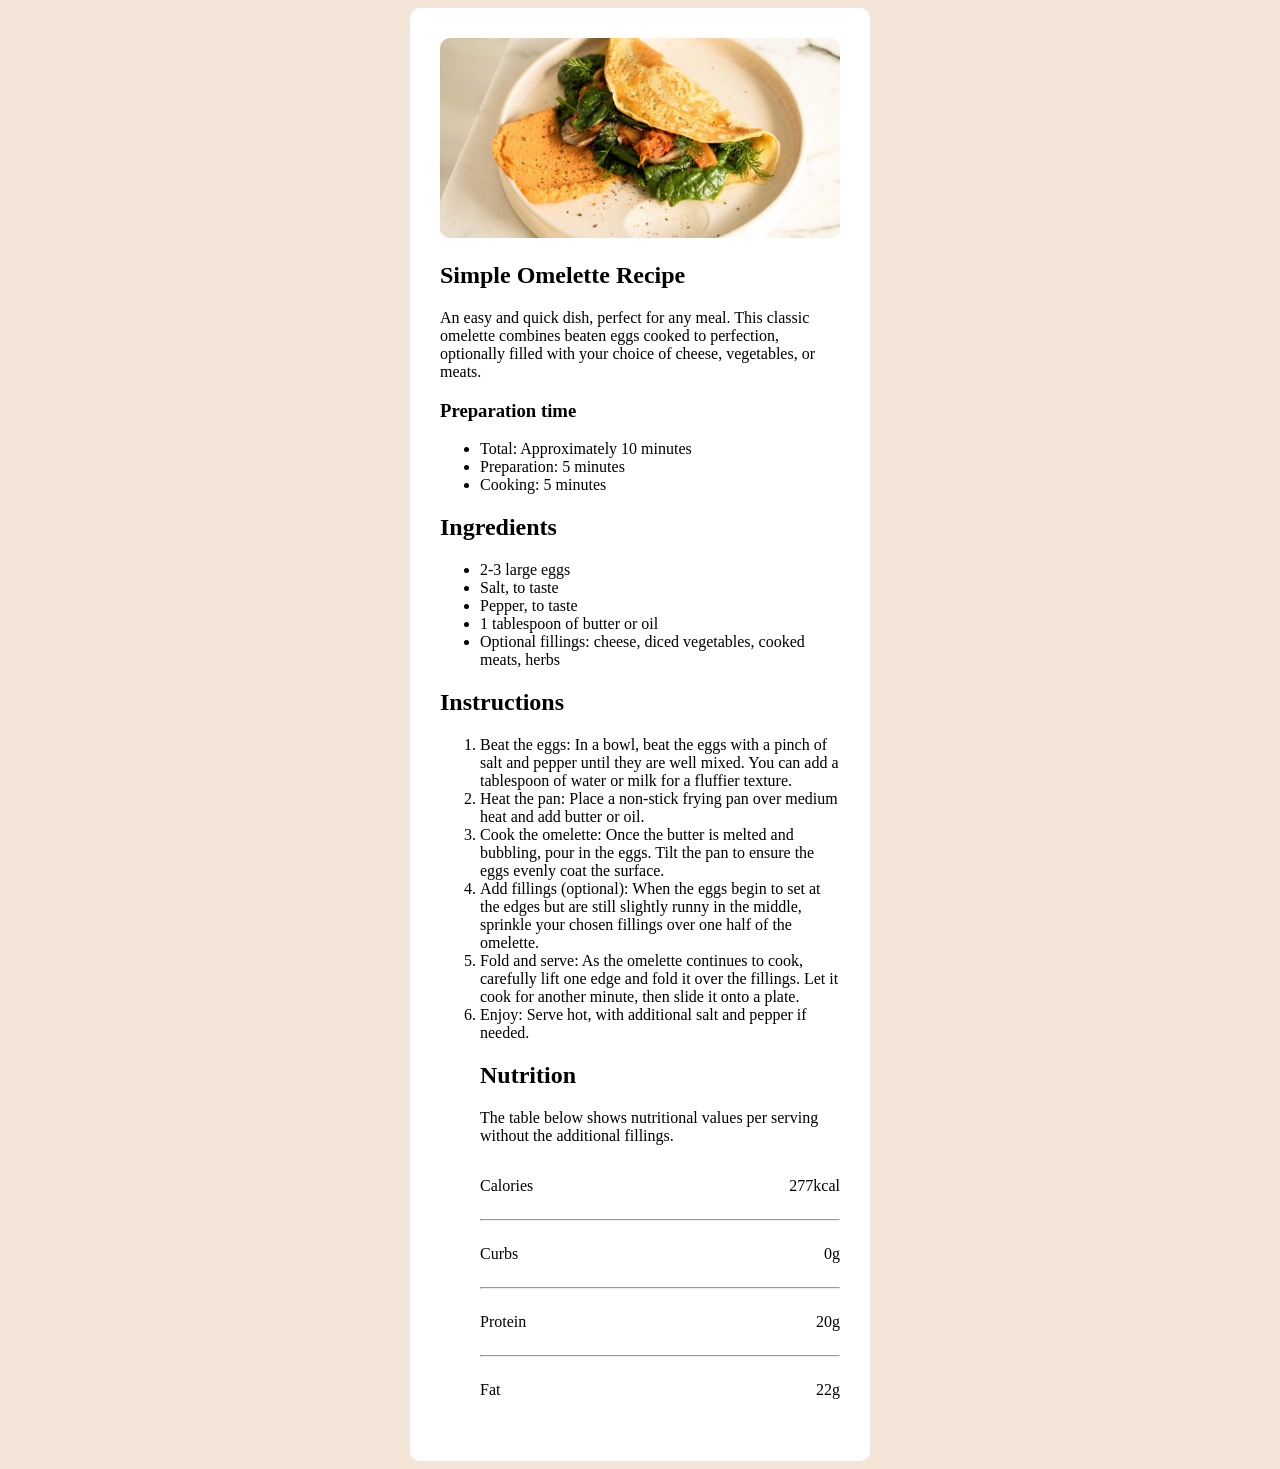
==== index.html @ 8587dc4a "Rename recipe-page.html to index.html" ====
<!DOCTYPE html>
<html>
    <head>
        <link rel="stylesheet" href="recipe-page.css">
        <link rel="preconnect" href="https://fonts.googleapis.com">

    </head>
    <body>
        <div class="card-body">
            <img src="image-omelette.jpeg" alt="omelette" height="200px" width="400px">
            <h2>Simple Omelette Recipe</h2>
            <p>An easy and quick dish, perfect for any meal. This classic omelette combines beaten eggs
cooked to perfection, optionally filled with your choice of cheese, vegetables, or meats.</p>
<div>
<h3>Preparation time</h3>
<ul>
    <li>Total: Approximately 10 minutes</li>
    <li>Preparation: 5 minutes</li>
    <li>Cooking: 5 minutes</li>
    </ul>

<h2>Ingredients</h2>
<ul>
<li>2-3 large eggs</li>
<li>Salt, to taste</li>
<li>Pepper, to taste</li>
<li>1 tablespoon of butter or oil</li>
<li>Optional fillings: cheese, diced vegetables, cooked meats, herbs</li>
</ul>

<h2>Instructions</h2>
<ol>
    <li>Beat the eggs: In a bowl, beat the eggs with a pinch of salt and pepper until they are
well mixed. You can add a tablespoon of water or milk for a fluffier texture.</li>
<li>Heat the pan: Place a non-stick frying pan over medium heat and add butter or oil.</li>
<li>Cook the omelette: Once the butter is melted and bubbling, pour in the eggs. Tilt the
pan to ensure the eggs evenly coat the surface.</li>
 <li>Add fillings (optional): When the eggs begin to set at the edges but are still slightly
runny in the middle, sprinkle your chosen fillings over one half of the omelette.</li>
<li>Fold and serve: As the omelette continues to cook, carefully lift one edge and fold it
over the fillings. Let it cook for another minute, then slide it onto a plate.</li>
<li>Enjoy: Serve hot, with additional salt and pepper if needed.</li>

<h2>Nutrition</h2>
<p>The table below shows nutritional values per serving without the additional fillings.</p>
<div class="nutrition"> <p>Calories</p>
    <p>277kcal</p>
</div>
<hr>
<div class="nutrition" ><p>Curbs</p>
    <p>0g</p>
</div>
<hr>
<div class="nutrition"><p>Protein</p>
    <p>20g</p>
</div>
<hr>
<div class="nutrition"><p>Fat</p>
<p>22g</p>
</div>
        </div>
    </body>
</html>
---- recipe-page.css ----
body{
    background-color:  hsl(30, 54%, 90%);
    display: flex;
    justify-content: center;
}
.card-body{
    background-color: hsl(0, 0%, 100%);
    width: 400px;
    padding: 30px;
    border-radius: 10px;

}
img{
    border-radius: 10px;
}
.nutrition{
    display: flex;
    justify-content: space-between;
}
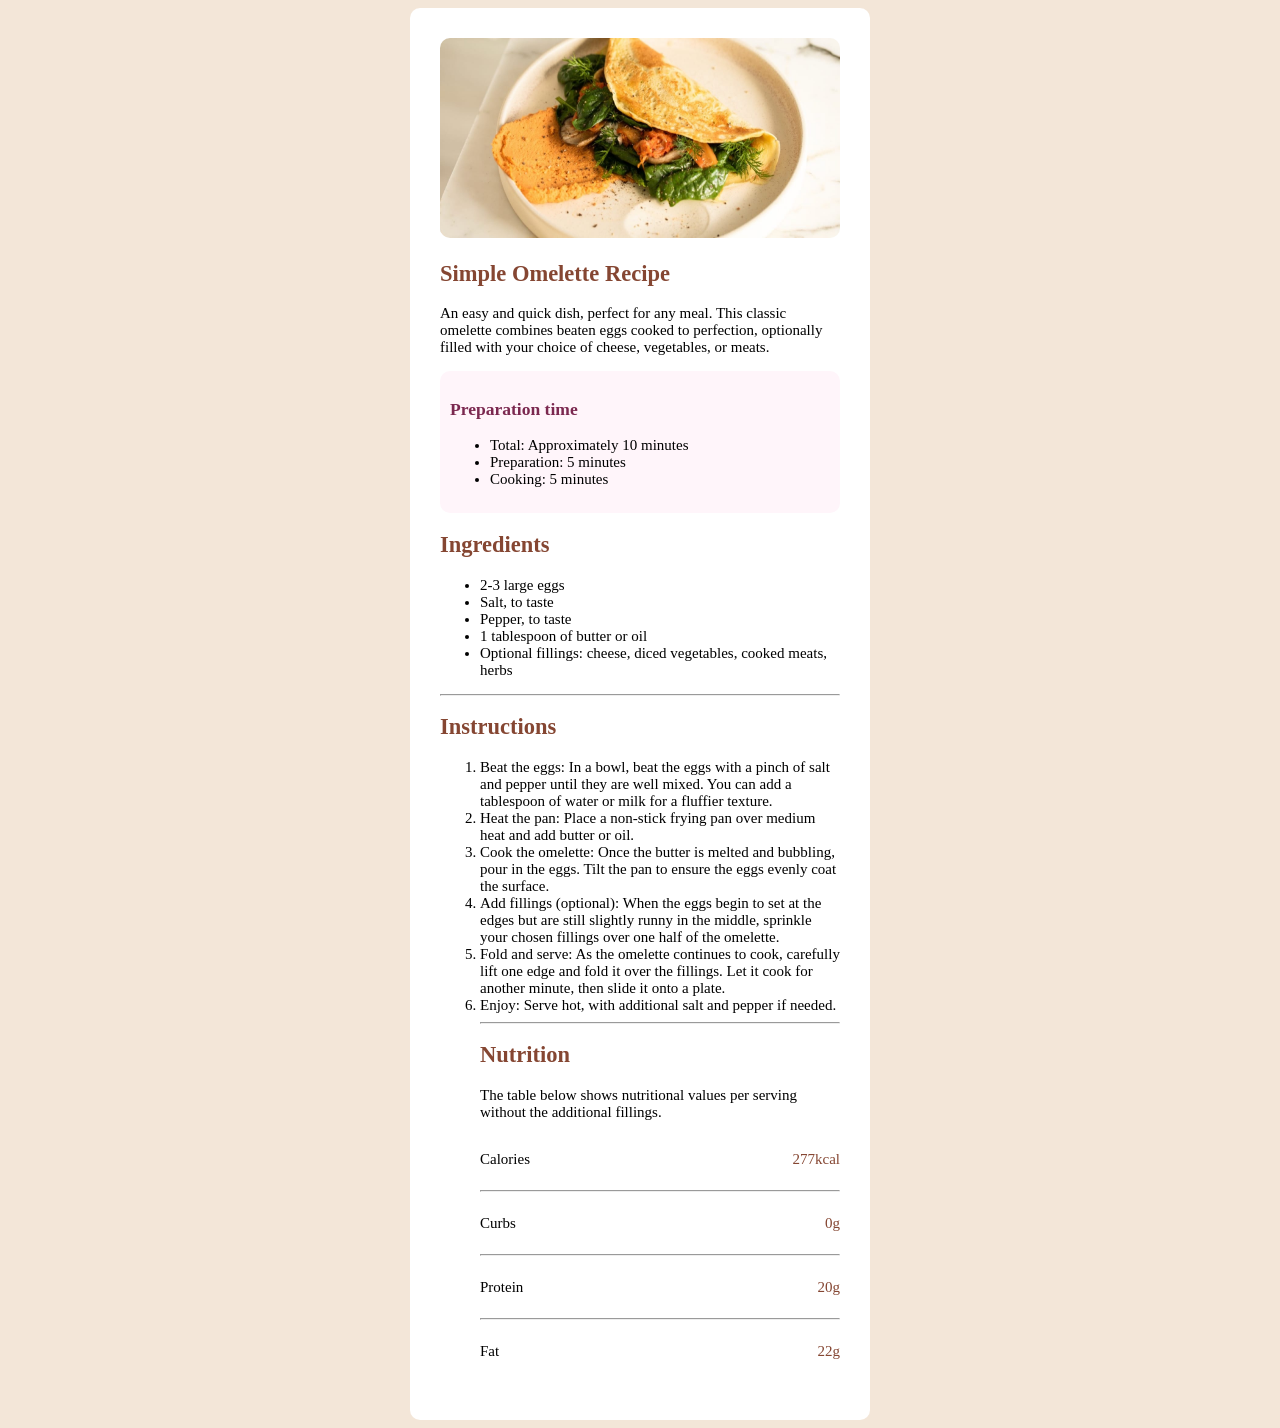
==== commit 4449493f: "Update index.html" ====
--- a/index.html
+++ b/index.html
@@ -3,6 +3,10 @@
     <head>
         <link rel="stylesheet" href="recipe-page.css">
         <link rel="preconnect" href="https://fonts.googleapis.com">
+<link rel="preconnect" href="https://fonts.gstatic.com" crossorigin>
+<link href="https://fonts.googleapis.com/css2?family=Big+Shoulders:opsz,wght@10..72,100..900&family=Figtree:ital,wght@0,300..900;1,300..900&family=Fraunces:ital,opsz,wght@0,9..144,100..900;1,9..144,100..900&family=Inter:ital,opsz,wght@0,14..32,100..900;1,14..32,100..900&family=Karla:ital,wght@0,200..800;1,200..800&family=Lexend+Deca:wght@100..900&family=Montserrat:ital,wght@0,100..900;1,100..900&family=Outfit:wght@100..900&family=Young+Serif&display=swap" rel="stylesheet">
+<link rel="preconnect" href="https://fonts.gstatic.com" crossorigin>
+<link href="https://fonts.googleapis.com/css2?family=Big+Shoulders:opsz,wght@10..72,100..900&family=Figtree:ital,wght@0,300..900;1,300..900&family=Fraunces:ital,opsz,wght@0,9..144,100..900;1,9..144,100..900&family=Inter:ital,opsz,wght@0,14..32,100..900;1,14..32,100..900&family=Karla:ital,wght@0,200..800;1,200..800&family=Lexend+Deca:wght@100..900&family=Montserrat:ital,wght@0,100..900;1,100..900&family=Outfit:wght@100..900&family=Young+Serif&display=swap" rel="stylesheet">
 
     </head>
     <body>
@@ -12,12 +16,14 @@
             <p>An easy and quick dish, perfect for any meal. This classic omelette combines beaten eggs
 cooked to perfection, optionally filled with your choice of cheese, vegetables, or meats.</p>
 <div>
-<h3>Preparation time</h3>
+    <div class="preparation">
+<h3 class="title">Preparation time</h3>
 <ul>
     <li>Total: Approximately 10 minutes</li>
     <li>Preparation: 5 minutes</li>
     <li>Cooking: 5 minutes</li>
     </ul>
+    </div>
 
 <h2>Ingredients</h2>
 <ul>
@@ -27,7 +33,7 @@
 <li>1 tablespoon of butter or oil</li>
 <li>Optional fillings: cheese, diced vegetables, cooked meats, herbs</li>
 </ul>
-
+<hr>
 <h2>Instructions</h2>
 <ol>
     <li>Beat the eggs: In a bowl, beat the eggs with a pinch of salt and pepper until they are
@@ -40,23 +46,23 @@
 <li>Fold and serve: As the omelette continues to cook, carefully lift one edge and fold it
 over the fillings. Let it cook for another minute, then slide it onto a plate.</li>
 <li>Enjoy: Serve hot, with additional salt and pepper if needed.</li>
-
+<hr>
 <h2>Nutrition</h2>
 <p>The table below shows nutritional values per serving without the additional fillings.</p>
 <div class="nutrition"> <p>Calories</p>
-    <p>277kcal</p>
+    <p class="numbers">277kcal</p>
 </div>
 <hr>
 <div class="nutrition" ><p>Curbs</p>
-    <p>0g</p>
+    <p class="numbers">0g</p>
 </div>
 <hr>
 <div class="nutrition"><p>Protein</p>
-    <p>20g</p>
+    <p class="numbers">20g</p>
 </div>
 <hr>
 <div class="nutrition"><p>Fat</p>
-<p>22g</p>
+<p class="numbers">22g</p>
 </div>
         </div>
     </body>
--- a/recipe-page.css
+++ b/recipe-page.css
@@ -2,12 +2,17 @@
     background-color:  hsl(30, 54%, 90%);
     display: flex;
     justify-content: center;
+
+
 }
 .card-body{
     background-color: hsl(0, 0%, 100%);
     width: 400px;
     padding: 30px;
     border-radius: 10px;
+    font-family: 'outfit';
+    font-size: 15px;
+    
 
 }
 img{
@@ -16,4 +21,19 @@
 .nutrition{
     display: flex;
     justify-content: space-between;
+}
+h2{
+    font-family: 'young serif';
+    color:  hsl(14, 45%, 36%);
+}
+.preparation{
+    background-color: hsl(330, 100%, 98%);
+    padding: 10px;
+    border-radius: 10px;
+}
+.title{
+    color: hsl(332, 51%, 32%);
+}
+.numbers{
+    color: hsl(14, 45%, 36%);
 }
